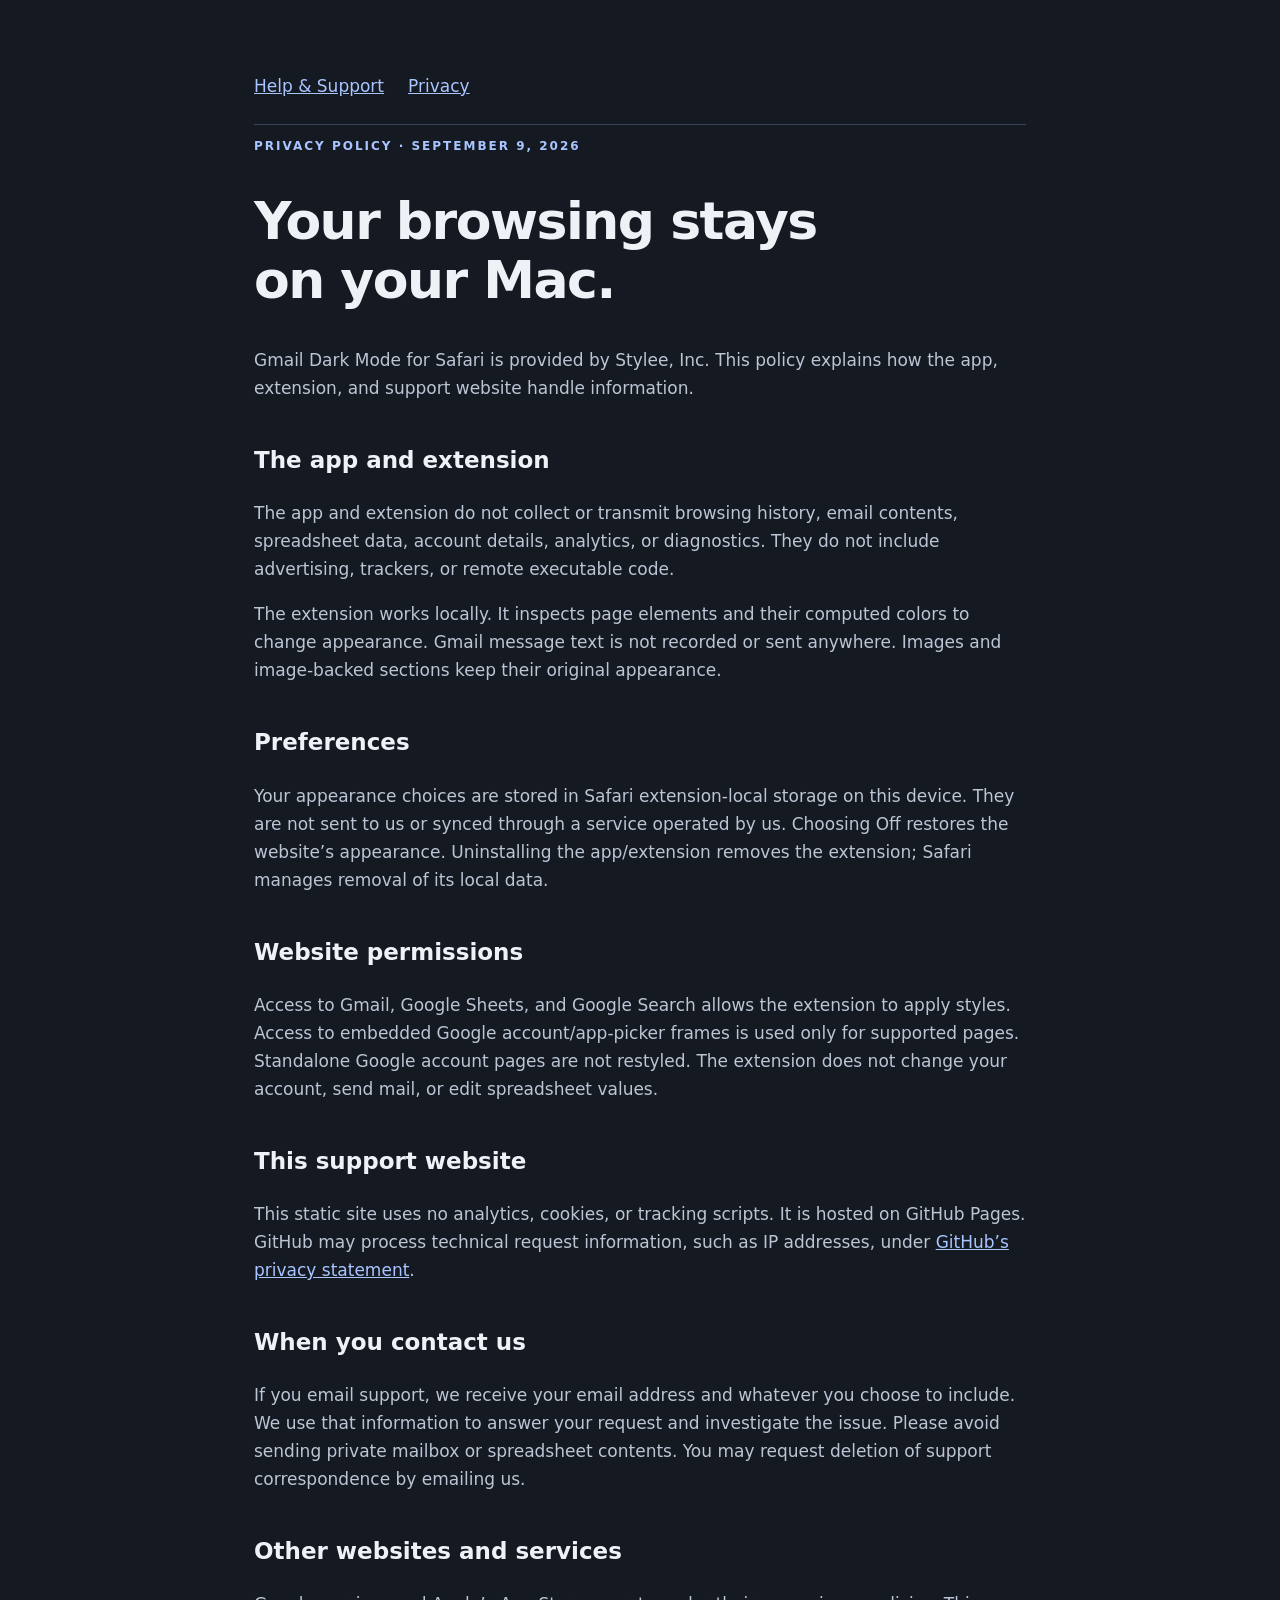
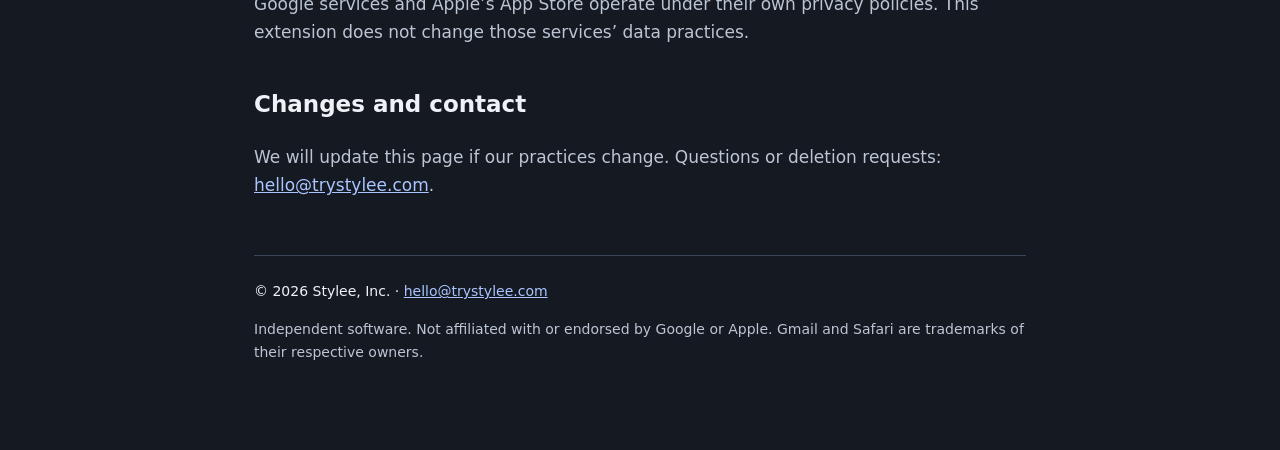
==== site/privacy.html @ 9e238961 "Prepare signed 1.0 App Store release and TestFlight validation" ====
<!doctype html>
<html lang="en"><meta charset="utf-8"><meta name="viewport" content="width=device-width,initial-scale=1"><title>Privacy — Gmail Dark Mode for Safari</title><meta name="description" content="Dark appearance for Gmail, Google Sheets, and Google Search in Safari. Setup, support, and privacy information."><link rel="stylesheet" href="style.css"><main><nav><a href="./">Help &amp; Support</a><a href="privacy.html">Privacy</a></nav><p class="eyebrow">Privacy policy · September 9, 2026</p><h1>Your browsing stays<br>on your Mac.</h1><p>Gmail Dark Mode for Safari is provided by Stylee, Inc. This policy explains how the app, extension, and support website handle information.</p><h2>The app and extension</h2><p>The app and extension do not collect or transmit browsing history, email contents, spreadsheet data, account details, analytics, or diagnostics. They do not include advertising, trackers, or remote executable code.</p><p>The extension works locally. It inspects page elements and their computed colors to change appearance. Gmail message text is not recorded or sent anywhere. Images and image-backed sections keep their original appearance.</p><h2>Preferences</h2><p>Your appearance choices are stored in Safari extension-local storage on this device. They are not sent to us or synced through a service operated by us. Choosing Off restores the website’s appearance. Uninstalling the app/extension removes the extension; Safari manages removal of its local data.</p><h2>Website permissions</h2><p>Access to Gmail, Google Sheets, and Google Search allows the extension to apply styles. Access to embedded Google account/app-picker frames is used only for supported pages. Standalone Google account pages are not restyled. The extension does not change your account, send mail, or edit spreadsheet values.</p><h2>This support website</h2><p>This static site uses no analytics, cookies, or tracking scripts. It is hosted on GitHub Pages. GitHub may process technical request information, such as IP addresses, under <a href="https://docs.github.com/en/site-policy/privacy-policies/github-general-privacy-statement">GitHub’s privacy statement</a>.</p><h2>When you contact us</h2><p>If you email support, we receive your email address and whatever you choose to include. We use that information to answer your request and investigate the issue. Please avoid sending private mailbox or spreadsheet contents. You may request deletion of support correspondence by emailing us.</p><h2>Other websites and services</h2><p>Google services and Apple’s App Store operate under their own privacy policies. This extension does not change those services’ data practices.</p><h2>Changes and contact</h2><p>We will update this page if our practices change. Questions or deletion requests: <a href="mailto:hello@trystylee.com">hello@trystylee.com</a>.</p><footer>© 2026 Stylee, Inc. · <a href="mailto:hello@trystylee.com">hello@trystylee.com</a><p>Independent software. Not affiliated with or endorsed by Google or Apple. Gmail and Safari are trademarks of their respective owners.</p></footer></main></html>
---- site/style.css ----
*{box-sizing:border-box}body{margin:0;background:#151922;color:#eef2f7;font:17px/1.65 system-ui,sans-serif}main{max-width:820px;margin:auto;padding:72px 24px}h1{font-size:clamp(32px,6vw,52px);line-height:1.15;letter-spacing:-1.5px}h2{margin-top:40px;font-size:23px}p,li{color:#bbc5d4}a{color:#a9c5ff}nav{display:flex;gap:24px;border-bottom:1px solid #394456;padding-bottom:24px}footer{margin-top:56px;border-top:1px solid #394456;padding-top:24px;font-size:14px}.eyebrow{color:#a9c5ff;text-transform:uppercase;letter-spacing:2px;font-size:12px;font-weight:700}.card{background:#202733;border:1px solid #394456;border-radius:16px;padding:20px;margin:24px 0}strong{color:#eef2f7}
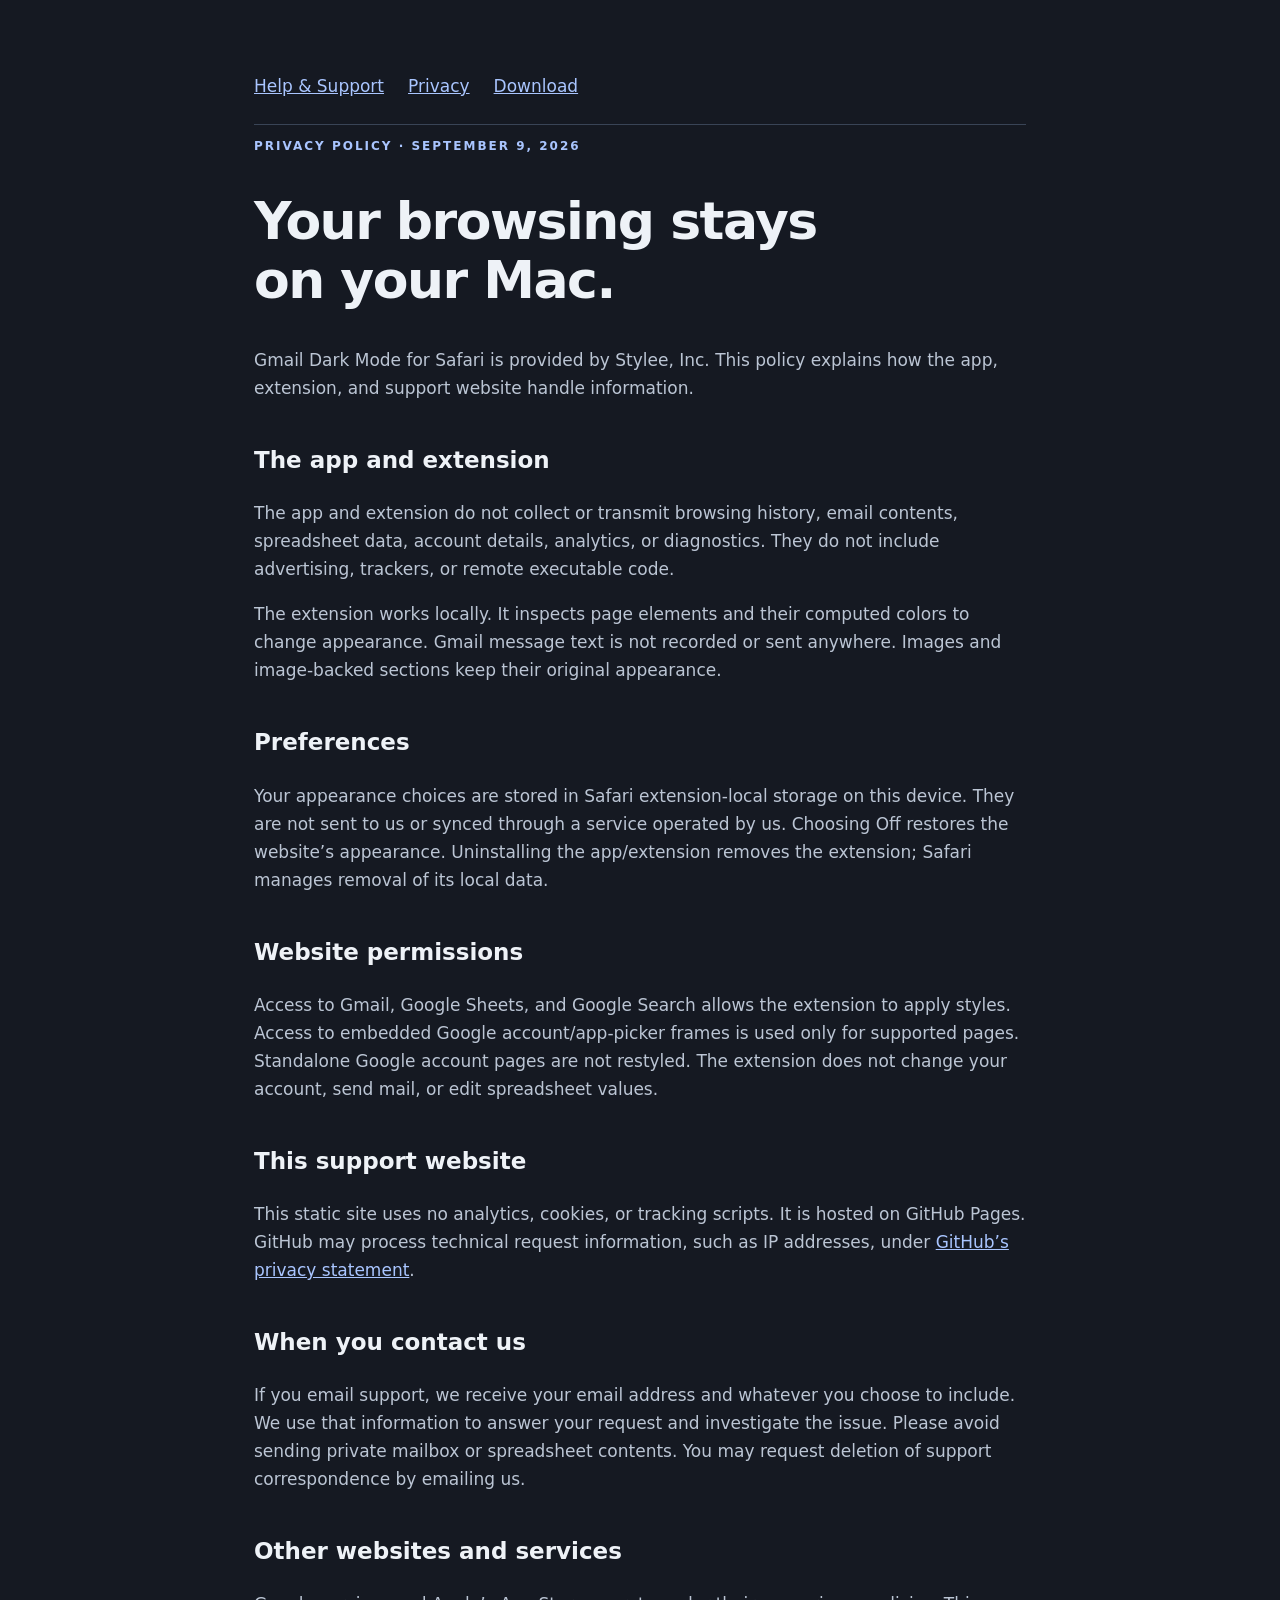
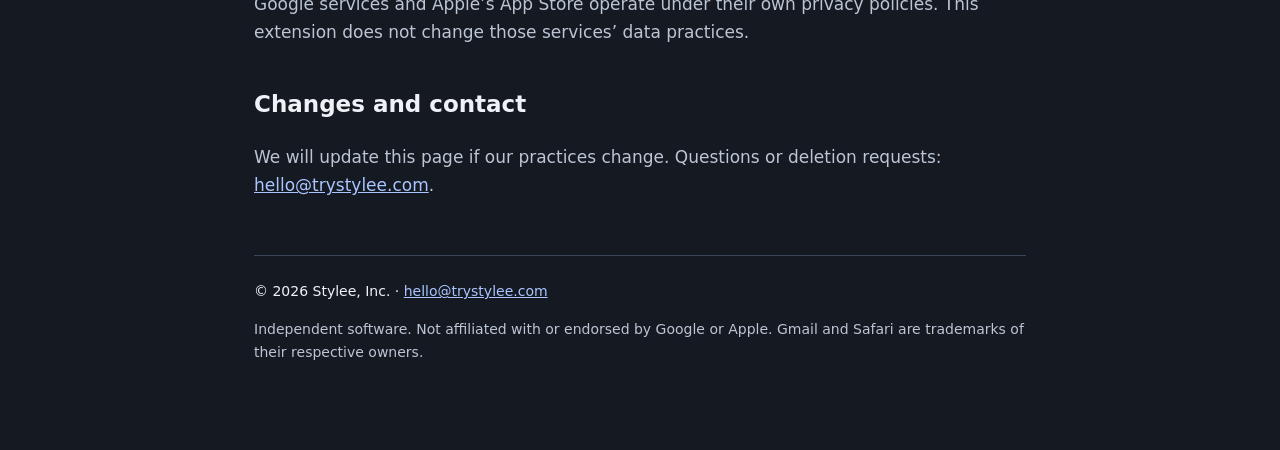
==== commit d0d49d33: "Add coming-soon App Store download section to support website" ====
--- a/site/privacy.html
+++ b/site/privacy.html
@@ -1,2 +1,2 @@
 <!doctype html>
-<html lang="en"><meta charset="utf-8"><meta name="viewport" content="width=device-width,initial-scale=1"><title>Privacy — Gmail Dark Mode for Safari</title><meta name="description" content="Dark appearance for Gmail, Google Sheets, and Google Search in Safari. Setup, support, and privacy information."><link rel="stylesheet" href="style.css"><main><nav><a href="./">Help &amp; Support</a><a href="privacy.html">Privacy</a></nav><p class="eyebrow">Privacy policy · September 9, 2026</p><h1>Your browsing stays<br>on your Mac.</h1><p>Gmail Dark Mode for Safari is provided by Stylee, Inc. This policy explains how the app, extension, and support website handle information.</p><h2>The app and extension</h2><p>The app and extension do not collect or transmit browsing history, email contents, spreadsheet data, account details, analytics, or diagnostics. They do not include advertising, trackers, or remote executable code.</p><p>The extension works locally. It inspects page elements and their computed colors to change appearance. Gmail message text is not recorded or sent anywhere. Images and image-backed sections keep their original appearance.</p><h2>Preferences</h2><p>Your appearance choices are stored in Safari extension-local storage on this device. They are not sent to us or synced through a service operated by us. Choosing Off restores the website’s appearance. Uninstalling the app/extension removes the extension; Safari manages removal of its local data.</p><h2>Website permissions</h2><p>Access to Gmail, Google Sheets, and Google Search allows the extension to apply styles. Access to embedded Google account/app-picker frames is used only for supported pages. Standalone Google account pages are not restyled. The extension does not change your account, send mail, or edit spreadsheet values.</p><h2>This support website</h2><p>This static site uses no analytics, cookies, or tracking scripts. It is hosted on GitHub Pages. GitHub may process technical request information, such as IP addresses, under <a href="https://docs.github.com/en/site-policy/privacy-policies/github-general-privacy-statement">GitHub’s privacy statement</a>.</p><h2>When you contact us</h2><p>If you email support, we receive your email address and whatever you choose to include. We use that information to answer your request and investigate the issue. Please avoid sending private mailbox or spreadsheet contents. You may request deletion of support correspondence by emailing us.</p><h2>Other websites and services</h2><p>Google services and Apple’s App Store operate under their own privacy policies. This extension does not change those services’ data practices.</p><h2>Changes and contact</h2><p>We will update this page if our practices change. Questions or deletion requests: <a href="mailto:hello@trystylee.com">hello@trystylee.com</a>.</p><footer>© 2026 Stylee, Inc. · <a href="mailto:hello@trystylee.com">hello@trystylee.com</a><p>Independent software. Not affiliated with or endorsed by Google or Apple. Gmail and Safari are trademarks of their respective owners.</p></footer></main></html>
+<html lang="en"><meta charset="utf-8"><meta name="viewport" content="width=device-width,initial-scale=1"><title>Privacy — Gmail Dark Mode for Safari</title><meta name="description" content="Dark appearance for Gmail, Google Sheets, and Google Search in Safari. Setup, support, and privacy information."><link rel="stylesheet" href="style.css"><main><nav><a href="./">Help &amp; Support</a><a href="privacy.html">Privacy</a><a href="./#download">Download</a></nav><p class="eyebrow">Privacy policy · September 9, 2026</p><h1>Your browsing stays<br>on your Mac.</h1><p>Gmail Dark Mode for Safari is provided by Stylee, Inc. This policy explains how the app, extension, and support website handle information.</p><h2>The app and extension</h2><p>The app and extension do not collect or transmit browsing history, email contents, spreadsheet data, account details, analytics, or diagnostics. They do not include advertising, trackers, or remote executable code.</p><p>The extension works locally. It inspects page elements and their computed colors to change appearance. Gmail message text is not recorded or sent anywhere. Images and image-backed sections keep their original appearance.</p><h2>Preferences</h2><p>Your appearance choices are stored in Safari extension-local storage on this device. They are not sent to us or synced through a service operated by us. Choosing Off restores the website’s appearance. Uninstalling the app/extension removes the extension; Safari manages removal of its local data.</p><h2>Website permissions</h2><p>Access to Gmail, Google Sheets, and Google Search allows the extension to apply styles. Access to embedded Google account/app-picker frames is used only for supported pages. Standalone Google account pages are not restyled. The extension does not change your account, send mail, or edit spreadsheet values.</p><h2>This support website</h2><p>This static site uses no analytics, cookies, or tracking scripts. It is hosted on GitHub Pages. GitHub may process technical request information, such as IP addresses, under <a href="https://docs.github.com/en/site-policy/privacy-policies/github-general-privacy-statement">GitHub’s privacy statement</a>.</p><h2>When you contact us</h2><p>If you email support, we receive your email address and whatever you choose to include. We use that information to answer your request and investigate the issue. Please avoid sending private mailbox or spreadsheet contents. You may request deletion of support correspondence by emailing us.</p><h2>Other websites and services</h2><p>Google services and Apple’s App Store operate under their own privacy policies. This extension does not change those services’ data practices.</p><h2>Changes and contact</h2><p>We will update this page if our practices change. Questions or deletion requests: <a href="mailto:hello@trystylee.com">hello@trystylee.com</a>.</p><footer>© 2026 Stylee, Inc. · <a href="mailto:hello@trystylee.com">hello@trystylee.com</a><p>Independent software. Not affiliated with or endorsed by Google or Apple. Gmail and Safari are trademarks of their respective owners.</p></footer></main></html>
--- a/site/style.css
+++ b/site/style.css
@@ -1 +1,3 @@
 *{box-sizing:border-box}body{margin:0;background:#151922;color:#eef2f7;font:17px/1.65 system-ui,sans-serif}main{max-width:820px;margin:auto;padding:72px 24px}h1{font-size:clamp(32px,6vw,52px);line-height:1.15;letter-spacing:-1.5px}h2{margin-top:40px;font-size:23px}p,li{color:#bbc5d4}a{color:#a9c5ff}nav{display:flex;gap:24px;border-bottom:1px solid #394456;padding-bottom:24px}footer{margin-top:56px;border-top:1px solid #394456;padding-top:24px;font-size:14px}.eyebrow{color:#a9c5ff;text-transform:uppercase;letter-spacing:2px;font-size:12px;font-weight:700}.card{background:#202733;border:1px solid #394456;border-radius:16px;padding:20px;margin:24px 0}strong{color:#eef2f7}
+
+nav{flex-wrap:wrap}#download{scroll-margin-top:24px}#download h2{margin-top:0}.download-button{display:inline-block;max-width:100%;border:1px solid #52637b;border-radius:10px;padding:12px 18px;background:#2b3749;color:#d5deeb;font:600 16px/1.4 system-ui,sans-serif;text-align:center;text-decoration:none}.download-button:disabled{opacity:1;cursor:default}#download-status{font-size:14px;margin-bottom:0}
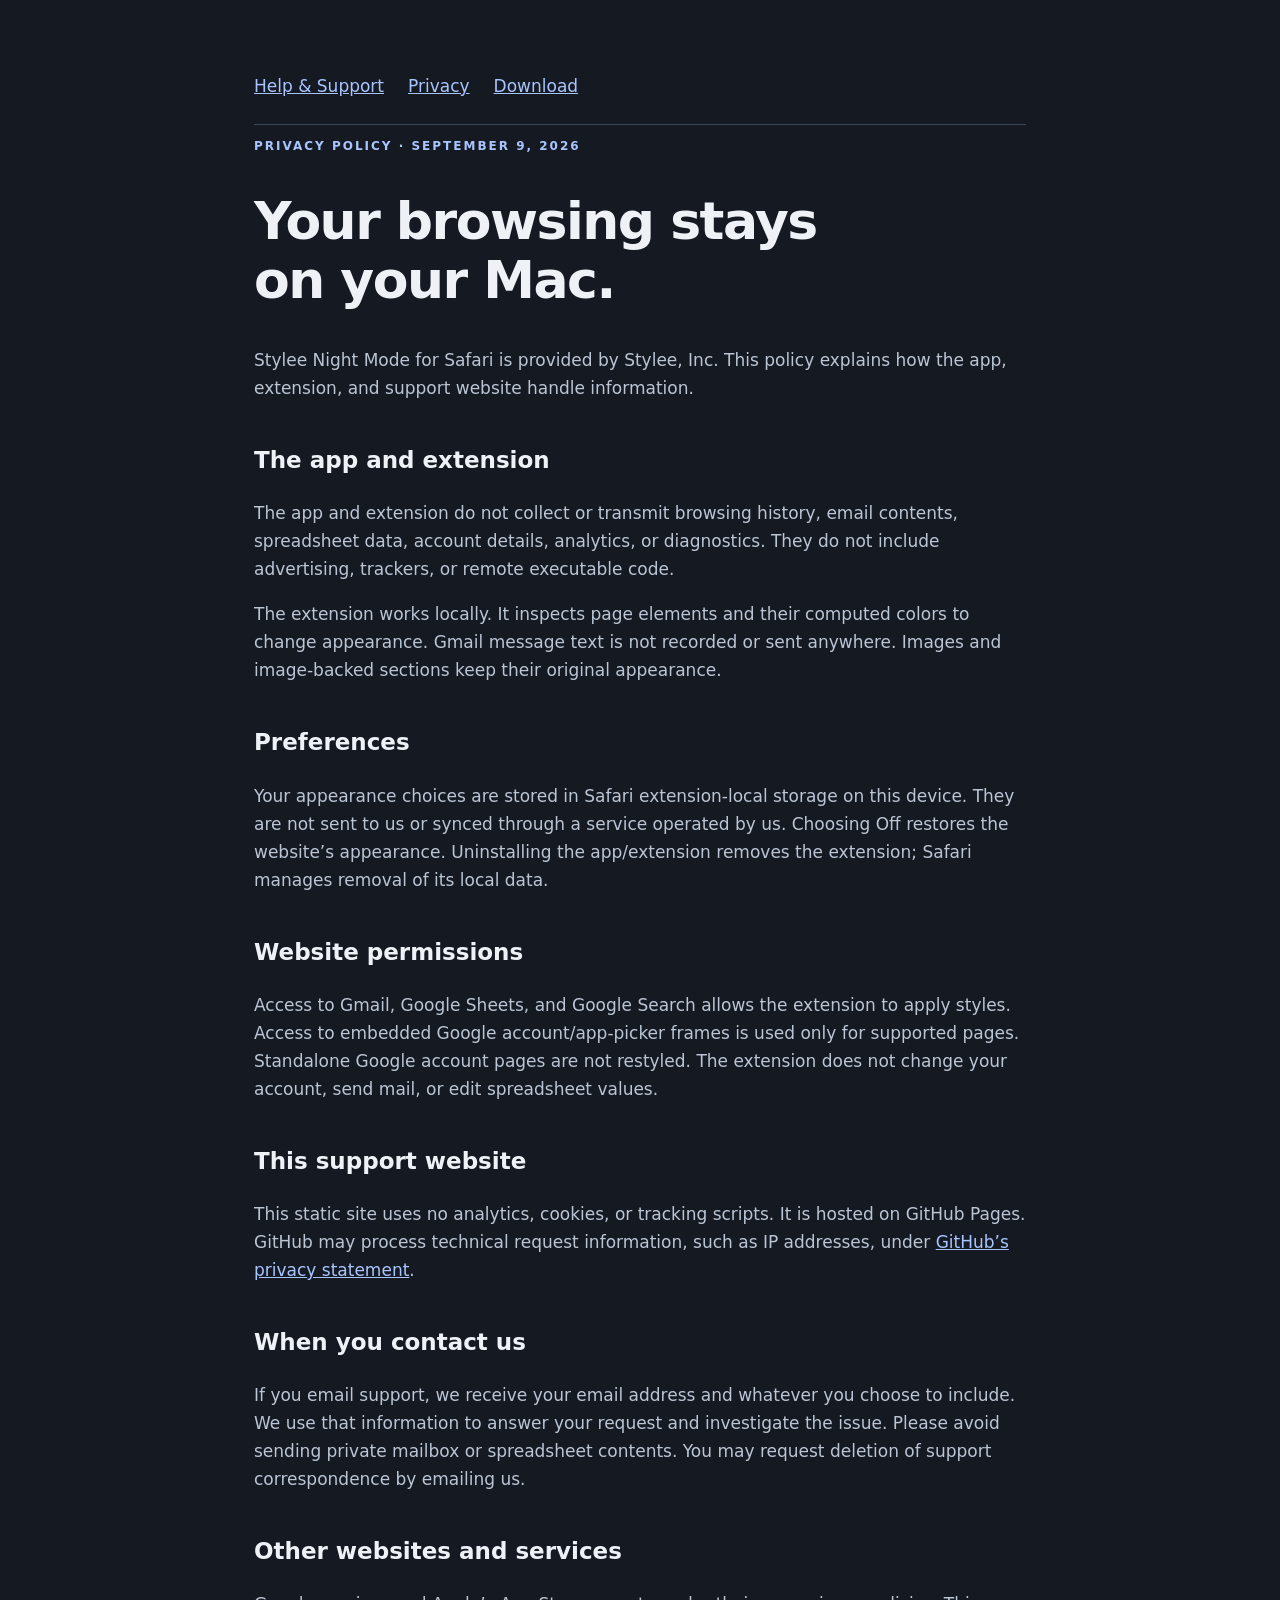
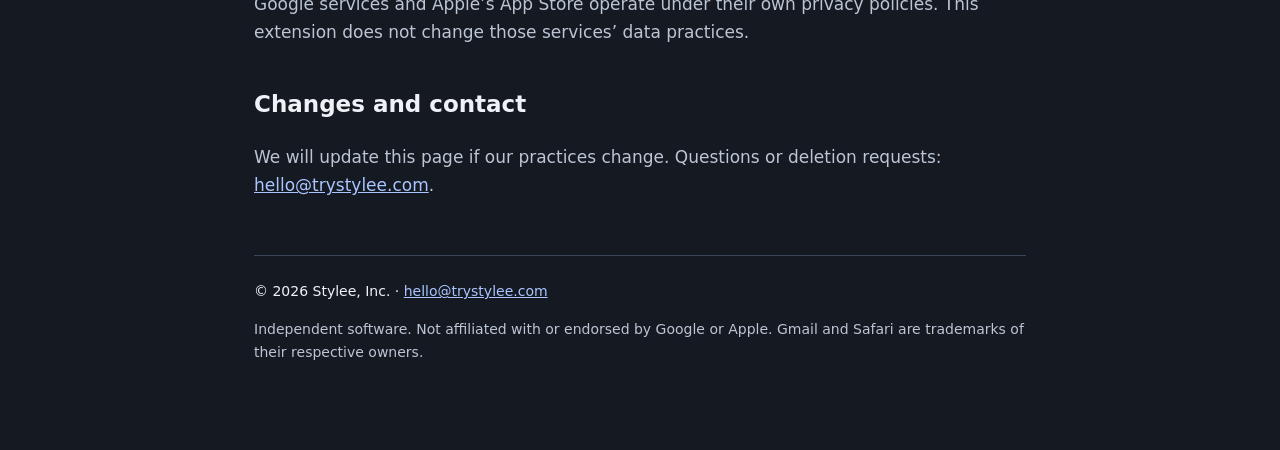
==== commit 706a5370: "Rename app to Stylee Night Mode for Safari" ====
--- a/site/privacy.html
+++ b/site/privacy.html
@@ -1,2 +1,2 @@
 <!doctype html>
-<html lang="en"><meta charset="utf-8"><meta name="viewport" content="width=device-width,initial-scale=1"><title>Privacy — Gmail Dark Mode for Safari</title><meta name="description" content="Dark appearance for Gmail, Google Sheets, and Google Search in Safari. Setup, support, and privacy information."><link rel="stylesheet" href="style.css"><main><nav><a href="./">Help &amp; Support</a><a href="privacy.html">Privacy</a><a href="./#download">Download</a></nav><p class="eyebrow">Privacy policy · September 9, 2026</p><h1>Your browsing stays<br>on your Mac.</h1><p>Gmail Dark Mode for Safari is provided by Stylee, Inc. This policy explains how the app, extension, and support website handle information.</p><h2>The app and extension</h2><p>The app and extension do not collect or transmit browsing history, email contents, spreadsheet data, account details, analytics, or diagnostics. They do not include advertising, trackers, or remote executable code.</p><p>The extension works locally. It inspects page elements and their computed colors to change appearance. Gmail message text is not recorded or sent anywhere. Images and image-backed sections keep their original appearance.</p><h2>Preferences</h2><p>Your appearance choices are stored in Safari extension-local storage on this device. They are not sent to us or synced through a service operated by us. Choosing Off restores the website’s appearance. Uninstalling the app/extension removes the extension; Safari manages removal of its local data.</p><h2>Website permissions</h2><p>Access to Gmail, Google Sheets, and Google Search allows the extension to apply styles. Access to embedded Google account/app-picker frames is used only for supported pages. Standalone Google account pages are not restyled. The extension does not change your account, send mail, or edit spreadsheet values.</p><h2>This support website</h2><p>This static site uses no analytics, cookies, or tracking scripts. It is hosted on GitHub Pages. GitHub may process technical request information, such as IP addresses, under <a href="https://docs.github.com/en/site-policy/privacy-policies/github-general-privacy-statement">GitHub’s privacy statement</a>.</p><h2>When you contact us</h2><p>If you email support, we receive your email address and whatever you choose to include. We use that information to answer your request and investigate the issue. Please avoid sending private mailbox or spreadsheet contents. You may request deletion of support correspondence by emailing us.</p><h2>Other websites and services</h2><p>Google services and Apple’s App Store operate under their own privacy policies. This extension does not change those services’ data practices.</p><h2>Changes and contact</h2><p>We will update this page if our practices change. Questions or deletion requests: <a href="mailto:hello@trystylee.com">hello@trystylee.com</a>.</p><footer>© 2026 Stylee, Inc. · <a href="mailto:hello@trystylee.com">hello@trystylee.com</a><p>Independent software. Not affiliated with or endorsed by Google or Apple. Gmail and Safari are trademarks of their respective owners.</p></footer></main></html>
+<html lang="en"><meta charset="utf-8"><meta name="viewport" content="width=device-width,initial-scale=1"><title>Privacy — Stylee Night Mode for Safari</title><meta name="description" content="Dark appearance for Gmail, Google Sheets, and Google Search in Safari. Setup, support, and privacy information."><link rel="stylesheet" href="style.css"><main><nav><a href="./">Help &amp; Support</a><a href="privacy.html">Privacy</a><a href="./#download">Download</a></nav><p class="eyebrow">Privacy policy · September 9, 2026</p><h1>Your browsing stays<br>on your Mac.</h1><p>Stylee Night Mode for Safari is provided by Stylee, Inc. This policy explains how the app, extension, and support website handle information.</p><h2>The app and extension</h2><p>The app and extension do not collect or transmit browsing history, email contents, spreadsheet data, account details, analytics, or diagnostics. They do not include advertising, trackers, or remote executable code.</p><p>The extension works locally. It inspects page elements and their computed colors to change appearance. Gmail message text is not recorded or sent anywhere. Images and image-backed sections keep their original appearance.</p><h2>Preferences</h2><p>Your appearance choices are stored in Safari extension-local storage on this device. They are not sent to us or synced through a service operated by us. Choosing Off restores the website’s appearance. Uninstalling the app/extension removes the extension; Safari manages removal of its local data.</p><h2>Website permissions</h2><p>Access to Gmail, Google Sheets, and Google Search allows the extension to apply styles. Access to embedded Google account/app-picker frames is used only for supported pages. Standalone Google account pages are not restyled. The extension does not change your account, send mail, or edit spreadsheet values.</p><h2>This support website</h2><p>This static site uses no analytics, cookies, or tracking scripts. It is hosted on GitHub Pages. GitHub may process technical request information, such as IP addresses, under <a href="https://docs.github.com/en/site-policy/privacy-policies/github-general-privacy-statement">GitHub’s privacy statement</a>.</p><h2>When you contact us</h2><p>If you email support, we receive your email address and whatever you choose to include. We use that information to answer your request and investigate the issue. Please avoid sending private mailbox or spreadsheet contents. You may request deletion of support correspondence by emailing us.</p><h2>Other websites and services</h2><p>Google services and Apple’s App Store operate under their own privacy policies. This extension does not change those services’ data practices.</p><h2>Changes and contact</h2><p>We will update this page if our practices change. Questions or deletion requests: <a href="mailto:hello@trystylee.com">hello@trystylee.com</a>.</p><footer>© 2026 Stylee, Inc. · <a href="mailto:hello@trystylee.com">hello@trystylee.com</a><p>Independent software. Not affiliated with or endorsed by Google or Apple. Gmail and Safari are trademarks of their respective owners.</p></footer></main></html>
